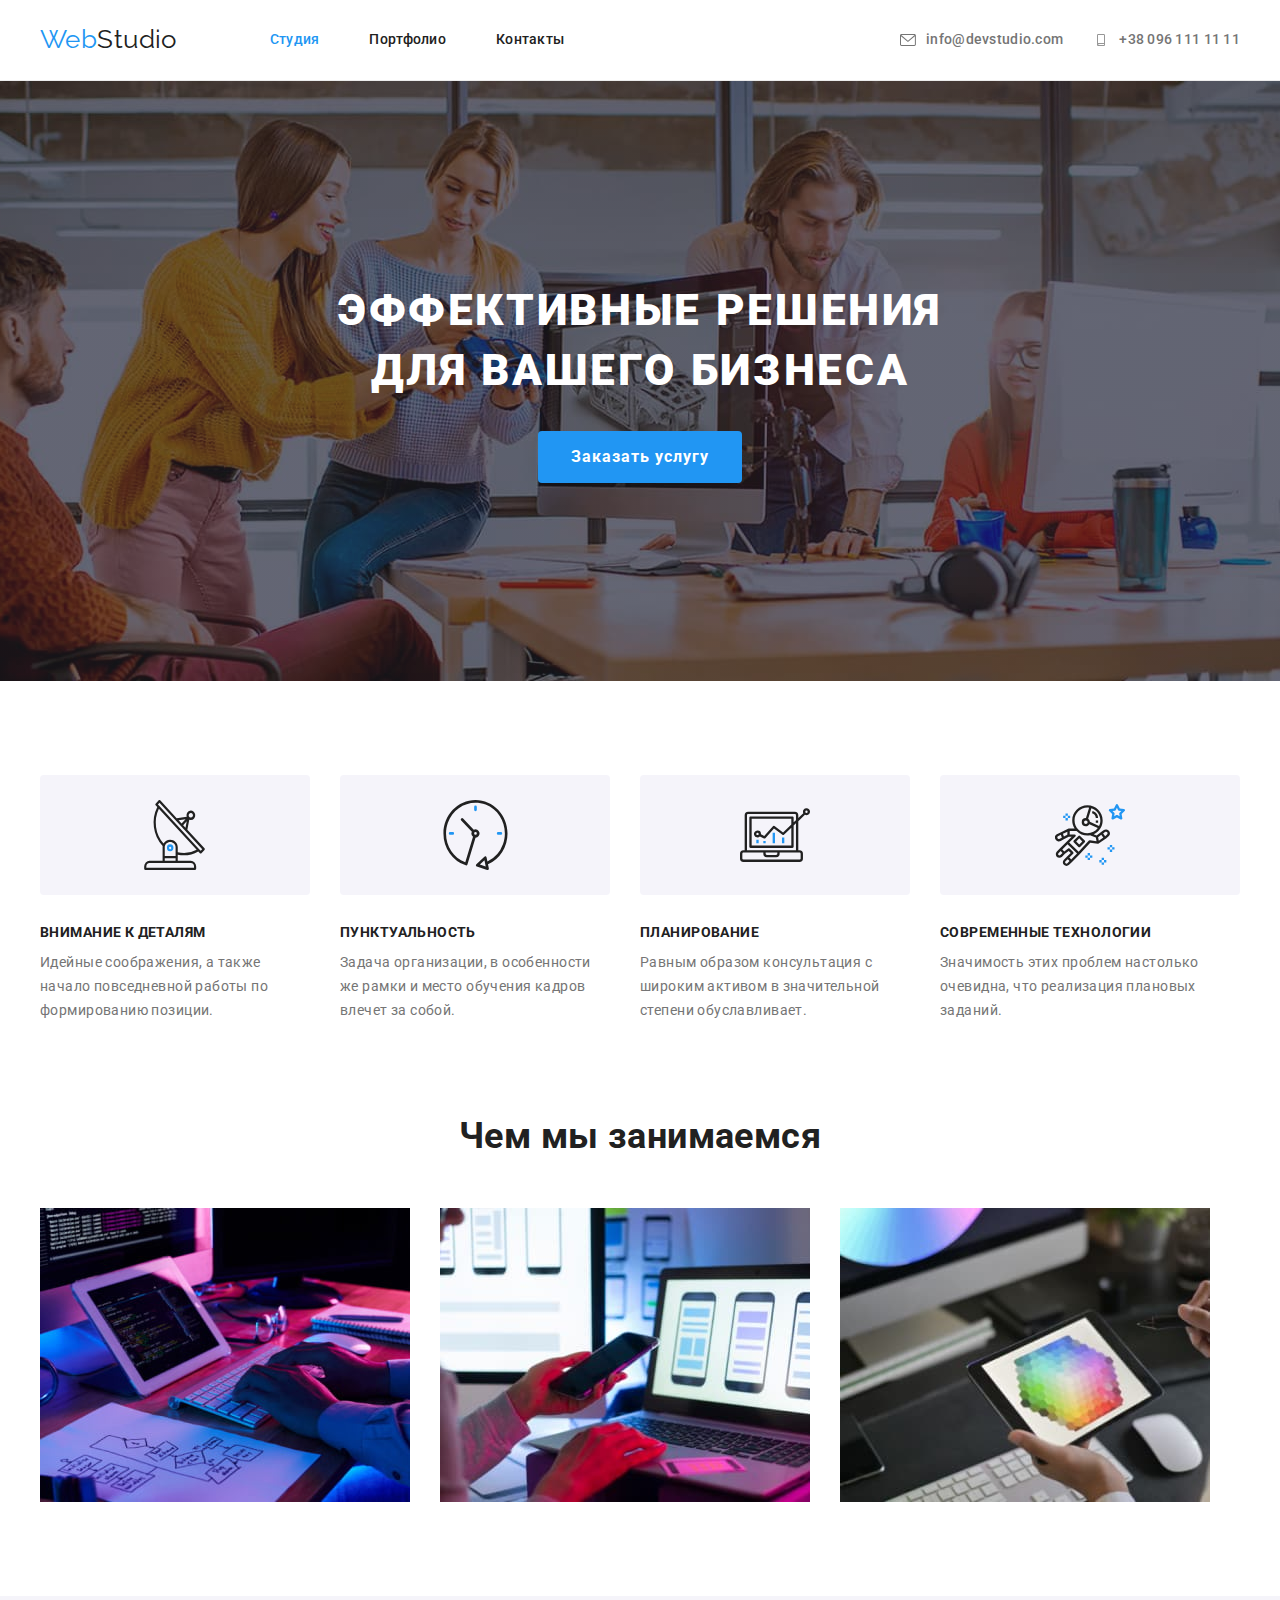
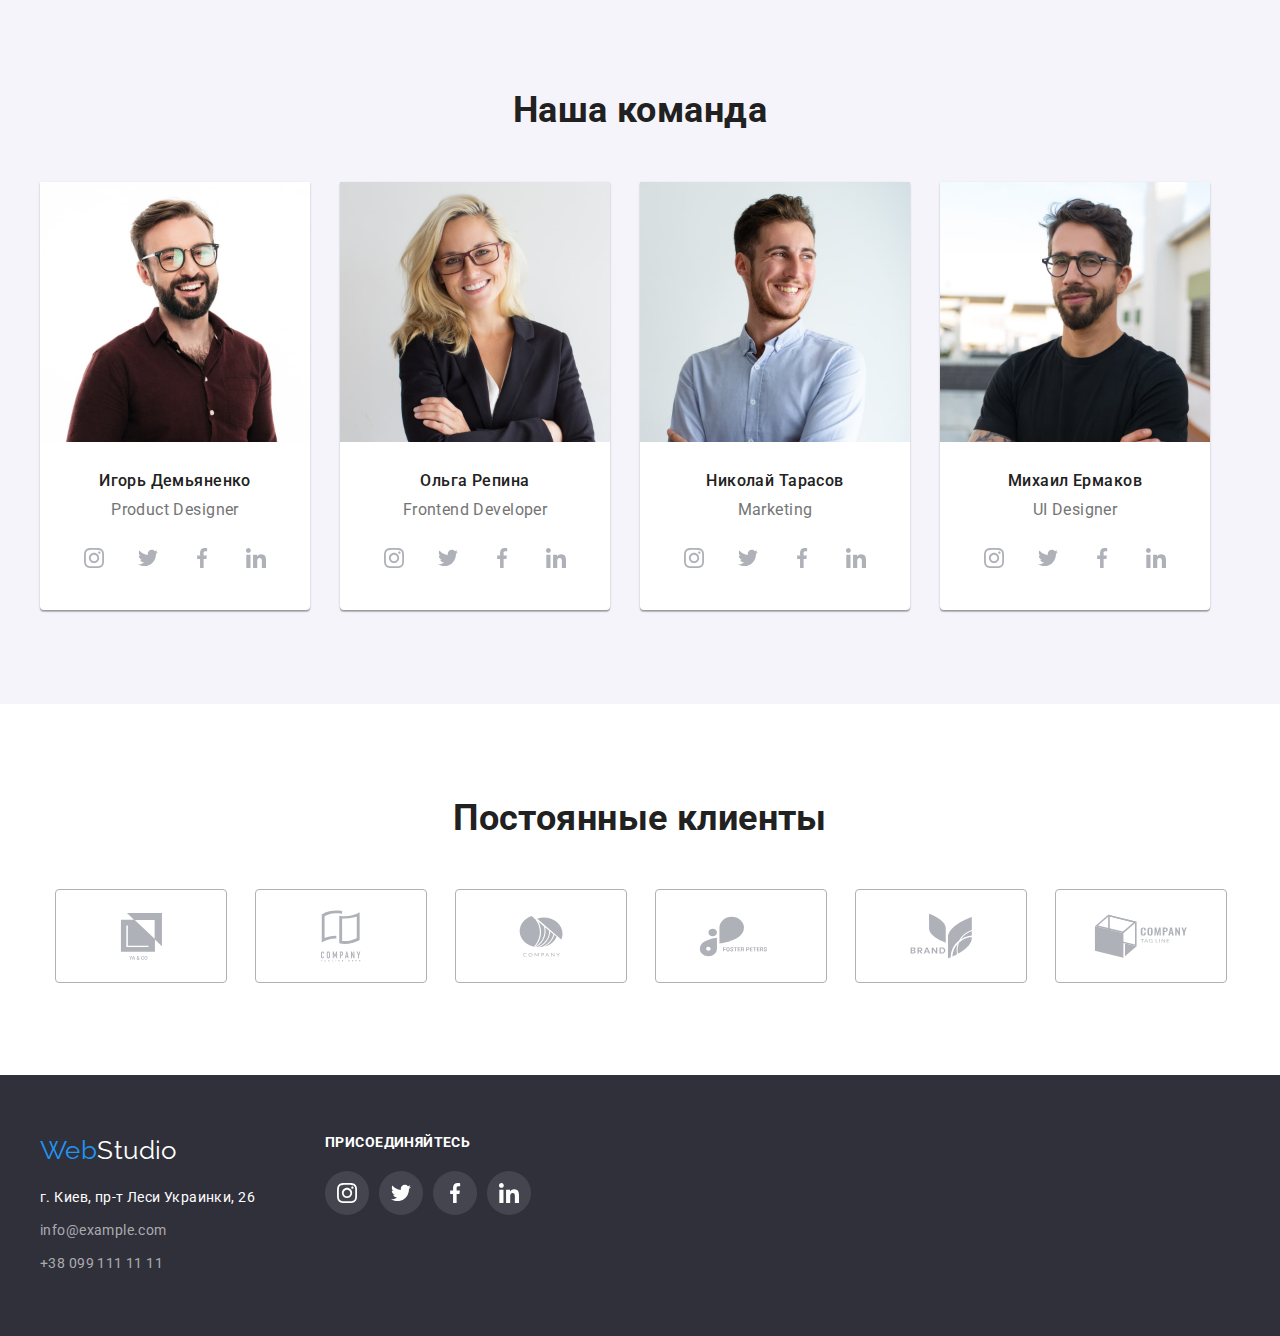
==== index.html @ ab0e7a18 "add icons" ====
<!DOCTYPE html>
<html lang="ru">
<head>
    <meta charset="UTF-8">
    <meta http-equiv="X-UA-Compatible" content="IE=edge">
    <meta name="viewport" content="width=device-width, initial-scale=1.0">
    <link rel="preconnect" href="https://fonts.googleapis.com">
    <link rel="preconnect" href="https://fonts.gstatic.com" crossorigin>
    <link href="https://fonts.googleapis.com/css2?family=Raleway:wght@700&family=Roboto:wght@400;500;700;900&display=swap"
        rel="stylesheet">
    <title>Студия</title>
    <link rel="stylesheet" href="https://cdnjs.cloudflare.com/ajax/libs/modern-normalize/1.1.0/modern-normalize.min.css">
    <link rel="stylesheet" href="./css/styles.css">
</head>
<body>
    <!-- Шапка сайта -->
    <header class="header">
        <div class="container">
            <nav class="header-nav">
                <a href="/" class="header-logo link">
                    Web<span class="name">Studio</span>
                </a>
            
                <ul class="header-list list">
                    <li class="header-item"><a href="" class="header-link link current">Студия</a></li>
                    <li class="header-item"><a href="./portfolio.html" class="header-link link">Портфолио</a></li>
                    <li class="header-item"><a href="" class="header-link link">Контакты</a></li>
                </ul>
            </nav>
            <ul class="contacts-list list">
                <li class="contacts-item">
                    <a class="contacts-link link" href="mailto:info@devstudio.com">
                        <svg class="contacts-link-icon" width="16" height="12">
                            <use href="./images/icons.svg#icon-mail"></use>
                        </svg>info@devstudio.com
                    </a>
                </li>
                <li class="contacts-item">
                    <a class="contacts-link link" href="tel:+380961111111">
                        <svg class="contacts-link-icon" width="16" height="12">
                            <use href="./images/icons.svg#icon-smartphone"></use>
                        </svg>+38 096 111 11 11
                    </a>
                </li>
            </ul>
        </div>
    </header>

    <main>
            <!-- Герой -->
                <div class="overlay">
                    <section class="hero">
                        <div class="container">
                            <h1 class="hero-title">Эффективные решения для вашего бизнеса</h1>
                            <button type="button" class="hero-btn pointer">Заказать услугу</button>
                        </div>
                    </section>
                </div>
            
            <!-- Преимущества -->
            <section class="features section">
                <div class="container">
                    <h2 class="features-title" hidden>Преимущества</h2>
                    
                    <ul class="features-list list">
                        <li class="features-item icon-antenna">
                            <h3 class="features-subtitle">Внимание к деталям</h3>
                            <p class="features-text">
                                Идейные соображения, а также начало повседневной работы по формированию позиции.
                            </p>
                        </li>
                        <li class="features-item icon-clock">
                            <h3 class="features-subtitle">Пунктуальность</h3>
                            <p class="features-text">
                                Задача организации, в особенности же рамки и место обучения кадров влечет за собой.
                            </p>
                        </li>
                        <li class="features-item icon-diagram">
                            <h3 class="features-subtitle">Планирование</h3>
                            <p class="features-text">
                                Равным образом консультация с широким активом в значительной степени обуславливает.
                            </p>
                        </li>
                        <li class="features-item icon-astronaut">
                            <h3 class="features-subtitle">Современные технологии</h3>
                            <p class="features-text">
                                Значимость этих проблем настолько очевидна, что реализация плановых заданий.
                            </p>
                        </li>
                    </ul>
                </div>
            </section>
            
            <!-- Чем мы занимаемся -->
            <section class="work section">
                <div class="container">
                    <h2 class="work-title">Чем мы занимаемся</h2>
                    
                    <ul class="work-list list">
                        <li class="work-item">
                            <img src="./images/img-1.jpg" alt="Человек печатает на клавиатуре" width="370" height="294">
                        </li>
                        <li class="work-item">
                            <img src="./images/img-2.jpg" alt="Телефон в руке возле ноутбука" width="370" height="294">
                        </li>
                        <li class="work-item">
                            <img src="./images/img-3.jpg" alt="Человек держит планшет" width="370" height="294">
                        </li>
                    </ul>
                </div>
            </section>
            
            <!-- Наша команда -->
            <section class="team section">
                <div class="container">
                    <h2 class="team-title">Наша команда</h2>
                    <ul class="team-list list">
                        <li class="team-item">
                            <img src="./images/worker-1.jpg" alt="Человек стоит улыбаеться" width="270" height="260">
                            <div class="name-master">
                                <h3 class="team-subtitle">Игорь Демьяненко</h3>
                                <p class="team-text">Product Designer</p>
                                <ul class="master-soc-list list">
                                    <li class="master-soc-item">
                                        <a href="" class="master-soc-link link">
                                            <svg class="master-soc-icon" width="20" height="20">
                                                <use href="./images/icons.svg#icon-instagram"></use>
                                            </svg>
                                        </a>
                                    </li>
                                    <li class="master-soc-item">
                                        <a href="" class="master-soc-link link">
                                            <svg class="master-soc-icon" width="20" height="20">
                                                <use href="./images/icons.svg#icon-twitter"></use>
                                            </svg>
                                        </a>
                                    </li>
                                    <li class="master-soc-item">
                                        <a href="" class="master-soc-link link">
                                            <svg class="master-soc-icon" width="20" height="30">
                                                <use href="./images/icons.svg#icon-facebook"></use>
                                            </svg>
                                        </a>
                                    </li>
                                    <li class="master-soc-item">
                                        <a href="" class="master-soc-link link">
                                            <svg class="master-soc-icon" width="20" height="20">
                                                <use href="./images/icons.svg#icon-linkedin"></use>
                                            </svg>
                                        </a>
                                    </li>
                                </ul>
                            </div>
                        </li>
                        <li class="team-item">
                            <img src="./images/worker-2.jpg" alt="Человек стоит улыбаеться" width="270" height="260">
                            <div class="name-master">
                                <h3 class="team-subtitle">Ольга Репина</h3>
                                <p class="team-text">Frontend Developer</p>
                                <ul class="master-soc-list list">
                                    <li class="master-soc-item">
                                        <a href="" class="master-soc-link link">
                                            <svg class="master-soc-icon" width="20" height="20">
                                                <use href="./images/icons.svg#icon-instagram"></use>
                                            </svg>
                                        </a>
                                    </li>
                                    <li class="master-soc-item">
                                        <a href="" class="master-soc-link link">
                                            <svg class="master-soc-icon" width="20" height="20">
                                                <use href="./images/icons.svg#icon-twitter"></use>
                                            </svg>
                                        </a>
                                    </li>
                                    <li class="master-soc-item">
                                        <a href="" class="master-soc-link link">
                                            <svg class="master-soc-icon" width="20" height="30">
                                                <use href="./images/icons.svg#icon-facebook"></use>
                                            </svg>
                                        </a>
                                    </li>
                                    <li class="master-soc-item">
                                        <a href="" class="master-soc-link link">
                                            <svg class="master-soc-icon" width="20" height="20">
                                                <use href="./images/icons.svg#icon-linkedin"></use>
                                            </svg>
                                        </a>
                                    </li>
                                </ul>
                            </div>
                        </li>
                        <li class="team-item">
                            <img src="./images/worker-3.jpg" alt="Человек стоит улыбаеться" width="270" height="260">
                            <div class="name-master">
                                <h3 class="team-subtitle">Николай Тарасов</h3>
                                <p class="team-text">Marketing</p>
                                <ul class="master-soc-list list">
                                    <li class="master-soc-item">
                                        <a href="" class="master-soc-link link">
                                            <svg class="master-soc-icon" width="20" height="20">
                                                <use href="./images/icons.svg#icon-instagram"></use>
                                            </svg>
                                        </a>
                                    </li>
                                    <li class="master-soc-item">
                                        <a href="" class="master-soc-link link">
                                            <svg class="master-soc-icon" width="20" height="20">
                                                <use href="./images/icons.svg#icon-twitter"></use>
                                            </svg>
                                        </a>
                                    </li>
                                    <li class="master-soc-item">
                                        <a href="" class="master-soc-link link">
                                            <svg class="master-soc-icon" width="20" height="30">
                                                <use href="./images/icons.svg#icon-facebook"></use>
                                            </svg>
                                        </a>
                                    </li>
                                    <li class="master-soc-item">
                                        <a href="" class="master-soc-link link">
                                            <svg class="master-soc-icon" width="20" height="20">
                                                <use href="./images/icons.svg#icon-linkedin"></use>
                                            </svg>
                                        </a>
                                    </li>
                                </ul>
                            </div>
                        </li>
                        <li class="team-item">
                            <img src="./images/worker-4.jpg" alt="Человек стоит улыбаеться" width="270" height="260">
                            <div class="name-master">
                                <h3 class="team-subtitle">Михаил Ермаков</h3>
                                <p class="team-text">UI Designer</p>
                                <ul class="master-soc-list list">
                                    <li class="master-soc-item">
                                        <a href="" class="master-soc-link link">
                                            <svg class="master-soc-icon" width="20" height="20">
                                                <use href="./images/icons.svg#icon-instagram"></use>
                                            </svg>
                                        </a>
                                    </li>
                                    <li class="master-soc-item">
                                        <a href="" class="master-soc-link link">
                                            <svg class="master-soc-icon" width="20" height="20">
                                                <use href="./images/icons.svg#icon-twitter"></use>
                                            </svg>
                                        </a>
                                    </li>
                                    <li class="master-soc-item">
                                        <a href="" class="master-soc-link link">
                                            <svg class="master-soc-icon" width="20" height="30">
                                                <use href="./images/icons.svg#icon-facebook"></use>
                                            </svg>
                                        </a>
                                    </li>
                                    <li class="master-soc-item">
                                        <a href="" class="master-soc-link link">
                                            <svg class="master-soc-icon" width="20" height="20">
                                                <use href="./images/icons.svg#icon-linkedin"></use>
                                            </svg>
                                        </a>
                                    </li>
                                </ul>
                            </div>
                        </li>
                    </ul>
                </div>
            </section>

            <!-- Клиенты -->
            <section class="clients section">
                <div class="container">
                    <h2 class="clients-title">Постоянные клиенты</h2>
                    <ul class="clients-list list">
                        <li class="clients-item">
                            <a href="" class="clients-link link">
                                <svg class="clients-icon" width="61" height="47">
                                    <use href="./images/icons.svg#icon-group-1"></use>
                                </svg>
                            </a>
                        </li>
                        <li class="clients-item">
                            <a href="" class="clients-link link">
                                <svg class="clients-icon" width="40" height="52">
                                    <use href="./images/icons.svg#icon-group-2"></use>
                                </svg>
                            </a>
                        </li>
                        <li class="clients-item">
                            <a href="" class="clients-link link">
                                <svg class="clients-icon" width="44" height="42">
                                    <use href="./images/icons.svg#icon-group-3"></use>
                                </svg>
                            </a>
                        </li>
                        <li class="clients-item">
                            <a href="" class="clients-link link">
                                <svg class="clients-icon" width="85" height="41">
                                    <use href="./images/icons.svg#icon-group-4"></use>
                                </svg>
                            </a>
                        </li>
                        <li class="clients-item">
                            <a href="" class="clients-link link">
                                <svg class="clients-icon" width="63" height="46">
                                    <use href="./images/icons.svg#icon-group-5"></use>
                                </svg>
                            </a>
                        </li>
                        <li class="clients-item">
                            <a href="" class="clients-link link">
                                <svg class="clients-icon" width="94" height="44">
                                    <use href="./images/icons.svg#icon-group-6"></use>
                                </svg>
                            </a>
                        </li>
                    </ul>
                </div>
            </section>
    </main>

    <!-- Футер -->
    <footer class="footer">
        <div class="footer-wrap">
            <div class="container">
                <div class="footer-address">
                    <a href="/" class="footer-logo link">Web<span class="footer-name">Studio</span></a>
                    <address>
                        <ul class="footer-list list">
                            <li class="footer-item"><a href="https://goo.gl/maps/oKhuYNeMxFexnYmu5" target="_blank"
                                    rel="noopener nofollow noreferrer" class="footer-location link">г. Киев, пр-т Леси Украинки,
                                    26</a></li>
                            <li class="footer-item"><a href="mailto:info@example.com" class="footer-link link">info@example.com</a>
                            </li>
                            <li class="footer-item"><a href="tel:+380991111111" class="footer-link link">+38 099 111 11 11</a></li>
                        </ul>
                    </address>
                </div>
                <div class="footer-soc">
                    <h2 class="footer-soc-title">Присоединяйтесь</h2>
            
                    <ul class="footer-soc-list list">
                        <li class="footer-soc-item">
                            <a href="" class="footer-soc-link link">
                                <svg class="footer-soc-icon" width="20" height="20">
                                    <use href="./images/icons.svg#icon-instagram"></use>
                                </svg>
                            </a>
                        </li>
                        <li class="footer-soc-item">
                            <a href="" class="footer-soc-link link">
                                <svg class="footer-soc-icon" width="20" height="20">
                                    <use href="./images/icons.svg#icon-twitter"></use>
                                </svg>
                            </a>
                        </li>
                        <li class="footer-soc-item">
                            <a href="" class="footer-soc-link link">
                                <svg class="footer-soc-icon" width="20" height="30">
                                    <use href="./images/icons.svg#icon-facebook"></use>
                                </svg>
                            </a>
                        </li>
                        <li class="footer-soc-item">
                            <a href="" class="footer-soc-link link">
                                <svg class="footer-soc-icon" width="20" height="20">
                                    <use href="./images/icons.svg#icon-linkedin"></use>
                                </svg>
                            </a>
                        </li>
                    </ul>
                </div>
            </div>
        </div>
    </footer>
</body>
</html>
---- css/styles.css ----
*, 
*::before, 
*::after {
    box-sizing: inherit;
}

:root {
    --primary-text-color: #212121;
    --title-text-color: #757575;
    --accent-color: #2196F3;
    --white-color: #FFFFFF;
    --primary-bg-color: #FFFFFF;
    --secondary-bg-color: #2F303A;
    --tertiary-bg-color: #F5F4FA;
    --footer-contact-color: rgba(255, 255, 255, 0.6);
    --line-under-header: #ECECEC;
    --border-portfolio: #EEEEEE;
    --icon-color: #AFB1B8;
    --footer-icon-color: rgba(255, 255, 255, 0.1);
}

/* цвет основного текста #212121 */
/* цвет вторичного текста #757575 */
/* цвет белый #FFFFFF */
/* цвет акцент #2196F3 */
/* вторичный цвет фона 1 #2F303A */
/* вторичный цвет фона 2 #F5F4FA */
/* основной цвет фона #FFFFFF */
/* цвет контактов футера rgba(255, 255, 255, 0.6) */
/* цвет иконок #AFB1B8 */
/* цвет иконок футера */


/* ------------СТИЛИ ДЛЯ index.html------------ */


p, h1, h2, h3, h4, h5, h6 {
    margin: 0;
}

ul, ol {
    margin: 0;
    padding-left: 0;
}

body {
    font-family: Roboto, sans-serif;
    color: var(--primary-text-color);
    background-color: var(--primary-bg-color);
    font-size: 14px;
    letter-spacing: 0.03em;
}

.container {
    width: 1200px;
    margin: 0 auto;
    padding-left: 15px;
    padding-right: 15px;
}

.section {
    padding-top: 94px;
    padding-bottom: 94px;
}

img {
    display: block;
    max-width: 100%;
    height: auto;
}

.list {
    list-style: none;
}

.link {
    text-decoration: none;
}

.pointer {
    cursor: pointer;
}


/* -----------------СТУДИЯ----------------- */


/* -----------------HEADER------------------ */

.header {
    background-color: var(--primary-bg-color);
    border-bottom: 1px solid var(--line-under-header);
}

.header .container {
    display: flex;
    align-items: center;
}

.header-nav {
    display: flex;
}

.header-logo {
    margin-right: 93px;
    padding: 24px 0;
}

.header-list {
    display: flex;
    align-items: center;
}

.header-item:not(:last-child) {
    margin-right: 50px;
}

.header-logo,
.footer-logo {
    font-family: 'Raleway';
        font-size: 26px;
        line-height: 1.2;
        color: var(--accent-color)
}

.contacts-list {
    display: flex;
    margin-left: auto;
}

.contacts-item:not(:last-child) {
    margin-right: 30px;
}

.name {
    color: var(--primary-text-color)
}

.footer-name {
    color: var(--white-color)
}

.header-link {
        font-weight: 500;
        line-height: 1.14;
        letter-spacing: 0.02em;
        color: var(--primary-text-color);
        padding: 32px 0;
}

.current {
    color: var(--accent-color)
}

.contacts-link {
        font-weight: 500;
        line-height: 1.14;
        letter-spacing: 0.02em;
        color: var(--title-text-color);
        display: flex;
        align-items: center;
        justify-content: center;
        padding: 32px 0;
}

.contacts-link-icon {
    fill: var(--title-text-color);
    margin-right: 10px;
}

.contacts-link:hover .contacts-link-icon,
.contacts-link:focus .contacts-link-icon {
    fill: var(--accent-color);
}

.contacts-link:hover,
.contacts-link:focus,
.header-link:hover,
.header-link:focus,
.name:hover,
.name:focus,
.footer-name:hover,
.footer-name:focus,
.footer-location:hover,
.footer-location:focus,
.footer-link:hover,
.footer-link:focus {
    color: var(--accent-color);
}

/* -------------------HERO------------------ */

.hero {
    padding-top: 200px;
    padding-bottom: 200px;
    text-align: center;
}

.hero-title {
        font-weight: 900;
        font-size: 44px;
        line-height: 1.36;
        letter-spacing: 0.06em;
        text-transform: uppercase;
        color: var(--white-color);
        max-width: 696px;
        margin: 0 auto;
        margin-bottom: 30px;
}

.hero-btn {
    font-family: inherit;
        font-size: 16px;
        font-weight: 700;
        line-height: 1.88;
        display: inline-block;
        letter-spacing: 0.06em;
        color: var(--white-color);
        background-color: var(--accent-color);
        border-radius: 4px;
        padding: 10px 32px;
        border: 1px solid transparent;
}

.overlay {
    background-color: var(--secondary-bg-color);
    max-width: 1600px;
    height: 600px;
    margin-left: auto;
    margin-right: auto;
    background-image: linear-gradient( 
        rgba(47, 48, 58, 0.4), 
        rgba(47, 48, 58, 0.4 )), 
        url(../images/hero.jpg);
    background-repeat: no-repeat;
    background-position: center;
    background-size: cover; 
}

/* ---------------FEATURES---------------- */

.features {
    background-color: var(--primary-bg-color);
}

.features-subtitle {
        line-height: 1.14;
        font-size: 14px;
        text-transform: uppercase;
        color: var(--primary-text-color);
        margin-top: 30px;
        margin-bottom: 10px;
}

.features-text {
        line-height: 1.7;
        color: var(--title-text-color)
}

.features-list {
    display: flex;
}

.features-item:not(:last-child) {
    margin-right: 30px;
    max-width: 270px;
}

.features-item::before {
    display: block;
    content: '';
    height: 120px;
    background-size: contain;
    background-repeat: no-repeat;
    background-position: center;
    background-color: var(--tertiary-bg-color);
    border-radius: 4px;
}

.icon-antenna::before {
    background-image: url(../images/antenna.svg);
    background-size: 65.32px 70px;
}

.icon-clock::before {
    background-image: url(../images/clock.svg);
    background-size: 66.96px 70px;
}

.icon-diagram::before {
    background-image: url(../images/diagram.svg);
    background-size: 70px 70px;
}

.icon-astronaut::before {
    background-image: url(../images/astronaut.svg);
    background-size: 70px 70px;
}

/* -------------------WORK------------------ */

.work {
    background-color: var(--primary-bg-color);
    padding-top: 0;
}

.work-title {
        font-size: 36px;
        line-height: 1.16;
        text-align: center;
        color: var(--primary-text-color);
        margin-bottom: 50px;
}

.work-list {
    display: flex;
}

.work-item:not(:last-child) {
    margin-right: 30px;
}

/* --------------------TEAM/MASTER------------------- */

.team {
    background-color: var(--tertiary-bg-color);
}

.team-title {
        font-size: 36px;
        line-height: 1.16;
        text-align: center;
        color: var(--primary-text-color);
        margin-bottom: 50px;
}

.team-list {
    display: flex;
}

.team-item:not(:last-child) {
    margin-right: 30px;
}

.team-item {
    background-color: var(--primary-bg-color);
    box-shadow: 0px 1px 3px rgba(0, 0, 0, 0.12),
        0px 1px 1px rgba(0, 0, 0, 0.14),
        0px 2px 1px rgba(0, 0, 0, 0.2);
        border-radius: 0px 0px 4px 4px;
}

.team-subtitle {
        font-weight: 500;
        font-size: 16px;
        line-height: 1.18;
        text-align: center;
        color: var(--primary-text-color);
        background-color: var(--primary-bg-color);
        margin-bottom: 10px;
}

.team-text {
        font-size: 16px;
        line-height: 1.18;
        text-align: center;
        color: var(--title-text-color);
        background-color: var(--primary-bg-color);
        margin-bottom: 16px;
}

.name-master {
    padding-top: 30px;
    padding-bottom: 30px;
}

.master-soc-list {
    display: flex;
    justify-content: center;
}

.master-soc-item {
    width: 44px;
    height: 44px;
    margin-right: 10px;
}

.master-soc-item:last-child {
    margin-right: 0;
}

.master-soc-link {
    width: 100%;
    height: 100%;
    background-color: var(--primary-bg-color);
    border-radius: 50%;
    display: flex;
    align-items: center;
    justify-content: center;
}

.master-soc-icon {
    fill: var(--icon-color);
}

.master-soc-link:hover, 
.master-soc-link:focus {
    background-color: var(--accent-color);
}

.master-soc-link:hover .master-soc-icon,
.master-soc-link:focus .master-soc-icon {
    fill: var(--white-color);
}

/* -----------------CLIENTS-------------- */

.clients {
    background-color: var(--primary-bg-color);
}

.clients-title {
    font-size: 36px;
    line-height: 1.16;
    text-align: center;
    color: var(--primary-text-color);
    margin-bottom: 50px;
}

.clients-list {
    display: flex;
    justify-content: center;
}

.clients-item {
    width: 170px;
    height: 92px;
    margin-right: 30px;
}

.clients-item:last-child {
    margin-right: 0;
}

.clients-link {
    width: 100%;
    height: 100%;
    background-color: var(--primary-bg-color);
    display: flex;
    align-items: center;
    justify-content: center;
    border: 1px solid var(--icon-color);
    border-radius: 4px;
}

.clients-icon {
    fill: var(--icon-color);
}

.clients-link:hover .clients-icon,
.clients-link:focus .clients-icon {
    fill: var(--accent-color);
}

.clients-link:hover, 
.clients-link:focus {
    border-color: var(--accent-color);
}

/* -----------------FOOTER--------------- */

.footer {
    background-color: var(--secondary-bg-color);
    padding-top: 60px;
    padding-bottom: 60px;
}

.footer-logo {
    display: block;
    margin-bottom: 20px;
}

.footer-location {
        font-style: normal;
        line-height: 1.7;
        color: var(--white-color);
}

.footer-link {
        font-style: normal;
        line-height: 1.7;
        color: var(--footer-contact-color);
}

.footer-item:not(:last-child) {
    margin-bottom: 9px;
}

.footer-wrap .container {
    display: flex;
}

.footer-soc {
    padding-left: 70px;
}

.footer-soc-title {
    display: block;
    margin-bottom: 20px;
    line-height: 1.14;
        font-size: 14px;
        text-transform: uppercase;
        color: var(--white-color);
}

.footer-soc-list {
    display: flex;
    justify-content: center;
}

.footer-soc-item {
    width: 44px;
    height: 44px;
    margin-right: 10px;
}

.footer-soc-item:last-child {
    margin-right: 0;
}

.footer-soc-link {
    width: 100%;
    height: 100%;
    background-color: var(--footer-icon-color);
    border-radius: 50%;
    display: flex;
    align-items: center;
    justify-content: center;
}

.footer-soc-icon {
    fill: var(--white-color);
}

.footer-soc-link:hover,
.footer-soc-link:focus {
    background-color: var(--accent-color);
}

.footer-soc-link:hover .footer-soc-icon,
.footer-soc-link:focus .footer-soc-icon {
    fill: var(--white-color);
}


/* -----------------ПОРТФОЛИО--------------- */


.portfolio {
    background-color: var(--primary-bg-color);
}

.portfolio-btn {
    font-family: inherit;
        font-weight: 500;
        font-size: 16px;
        line-height: 1.6;
        text-align: center;
        background-color: var(--tertiary-bg-color);
        color: var(--primary-text-color);

        border-radius: 4px;
        padding: 6px 22px;
        border: 1px solid transparent;
        display: inline-block;
}

.btn-list {
    display: flex;
    margin-bottom: 50px;
    justify-content: center;
}

.btn-item:not(:last-child) {
    margin-right: 8px;
}

.portfolio-btn:hover,
.portfolio-btn:focus {
    color: var(--white-color);
    background-color: var(--accent-color);
    box-shadow: 0px 3px 1px rgba(0, 0, 0, 0.1), 0px 1px 2px rgba(0, 0, 0, 0.08), 0px 2px 2px rgba(0, 0, 0, 0.12);
}

.portfolio-subtitle {
        font-size: 18px;
        line-height: 2;
        letter-spacing: 0.06em;
        color: var(--primary-text-color);
        margin-bottom: 4px;
}

.portfolio-text {
        font-size: 16px;
        line-height: 1.88;
        color: var(--title-text-color)
}

.portfolio-list {
    display: flex;
    flex-wrap: wrap;
    margin-left: -30px;
    margin-bottom: -30px;
}

.portfolio-item {
    margin-left: 30px;
    margin-bottom: 30px;
}

.portfolio-item:hover, 
.portfolio-item:focus {
    box-shadow: 0px 1px 1px rgba(0, 0, 0, 0.12), 0px 4px 4px rgba(0, 0, 0, 0.06), 1px 4px 6px rgba(0, 0, 0, 0.16);
}

.name-portfolio {
    padding: 20px 24px;
        border-left: 1px solid var(--border-portfolio);
        border-right: 1px solid var(--border-portfolio);
        border-bottom: 1px solid var(--border-portfolio);
}
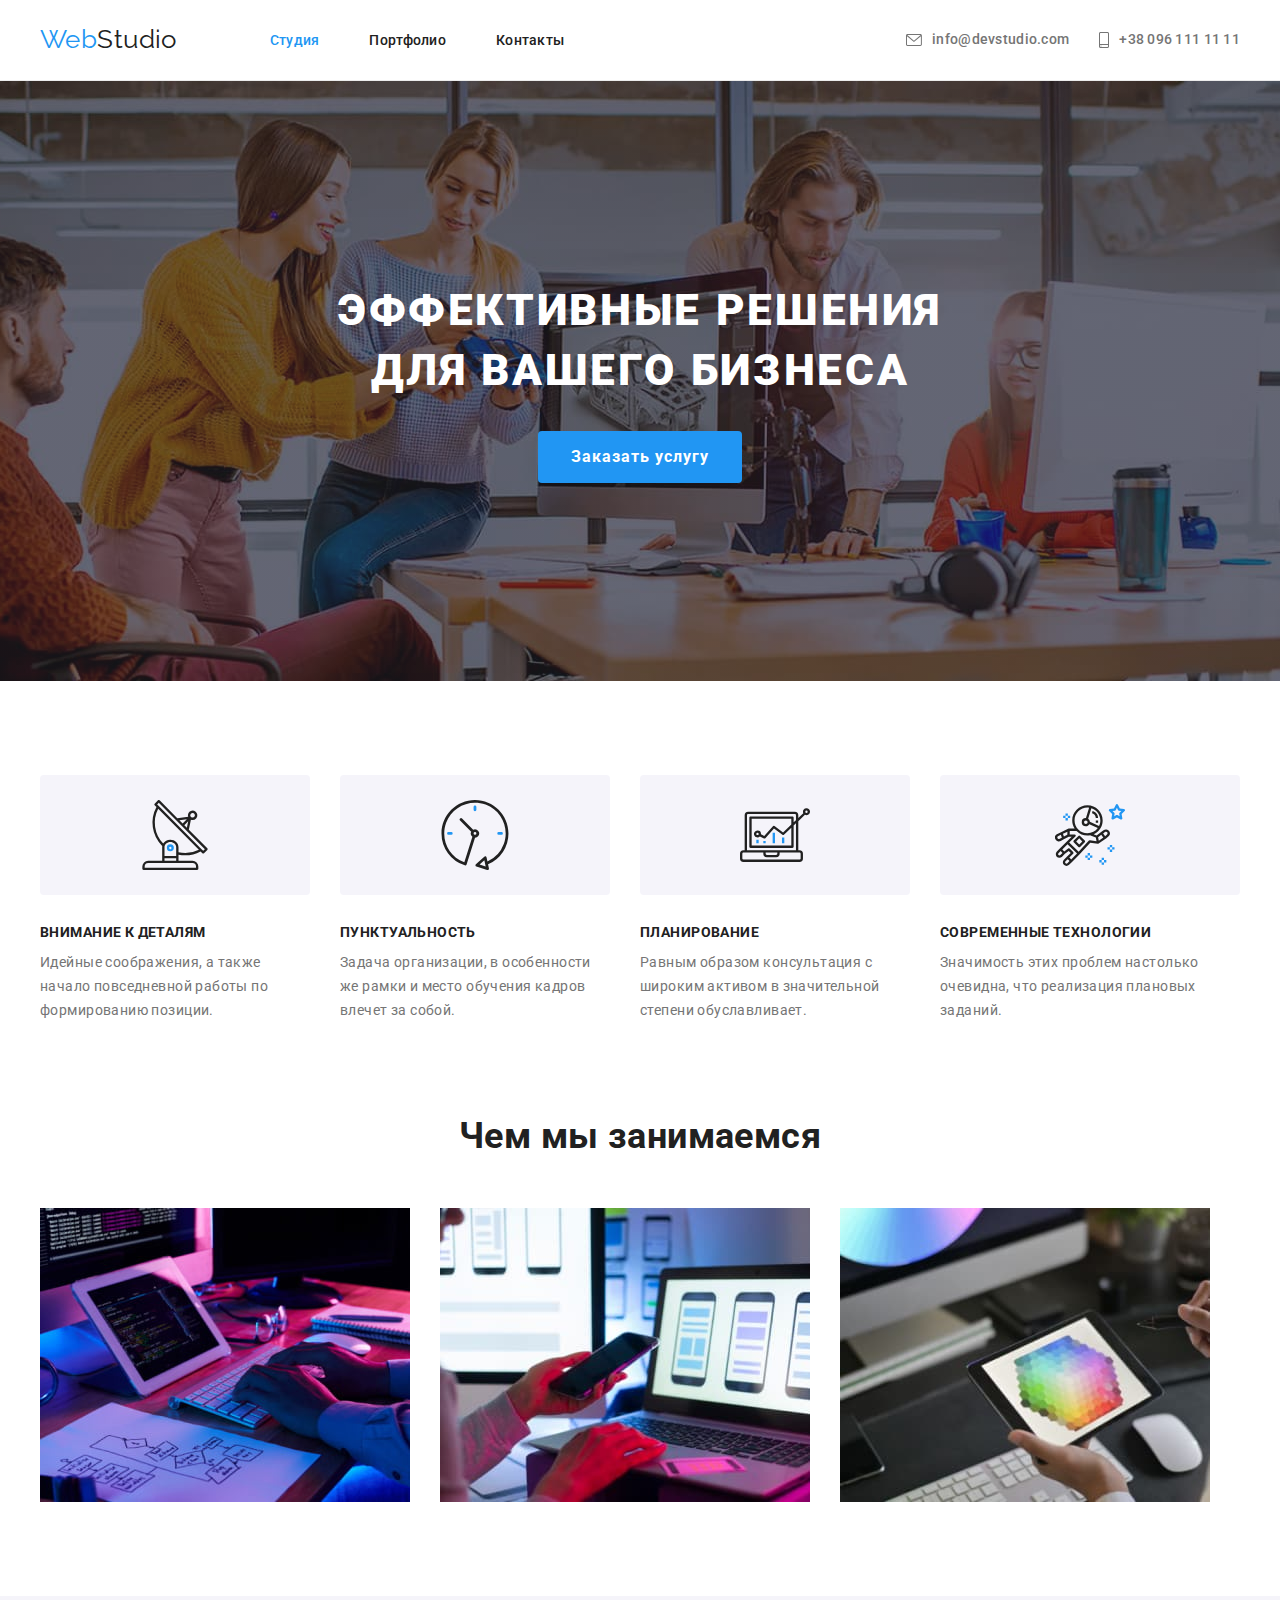
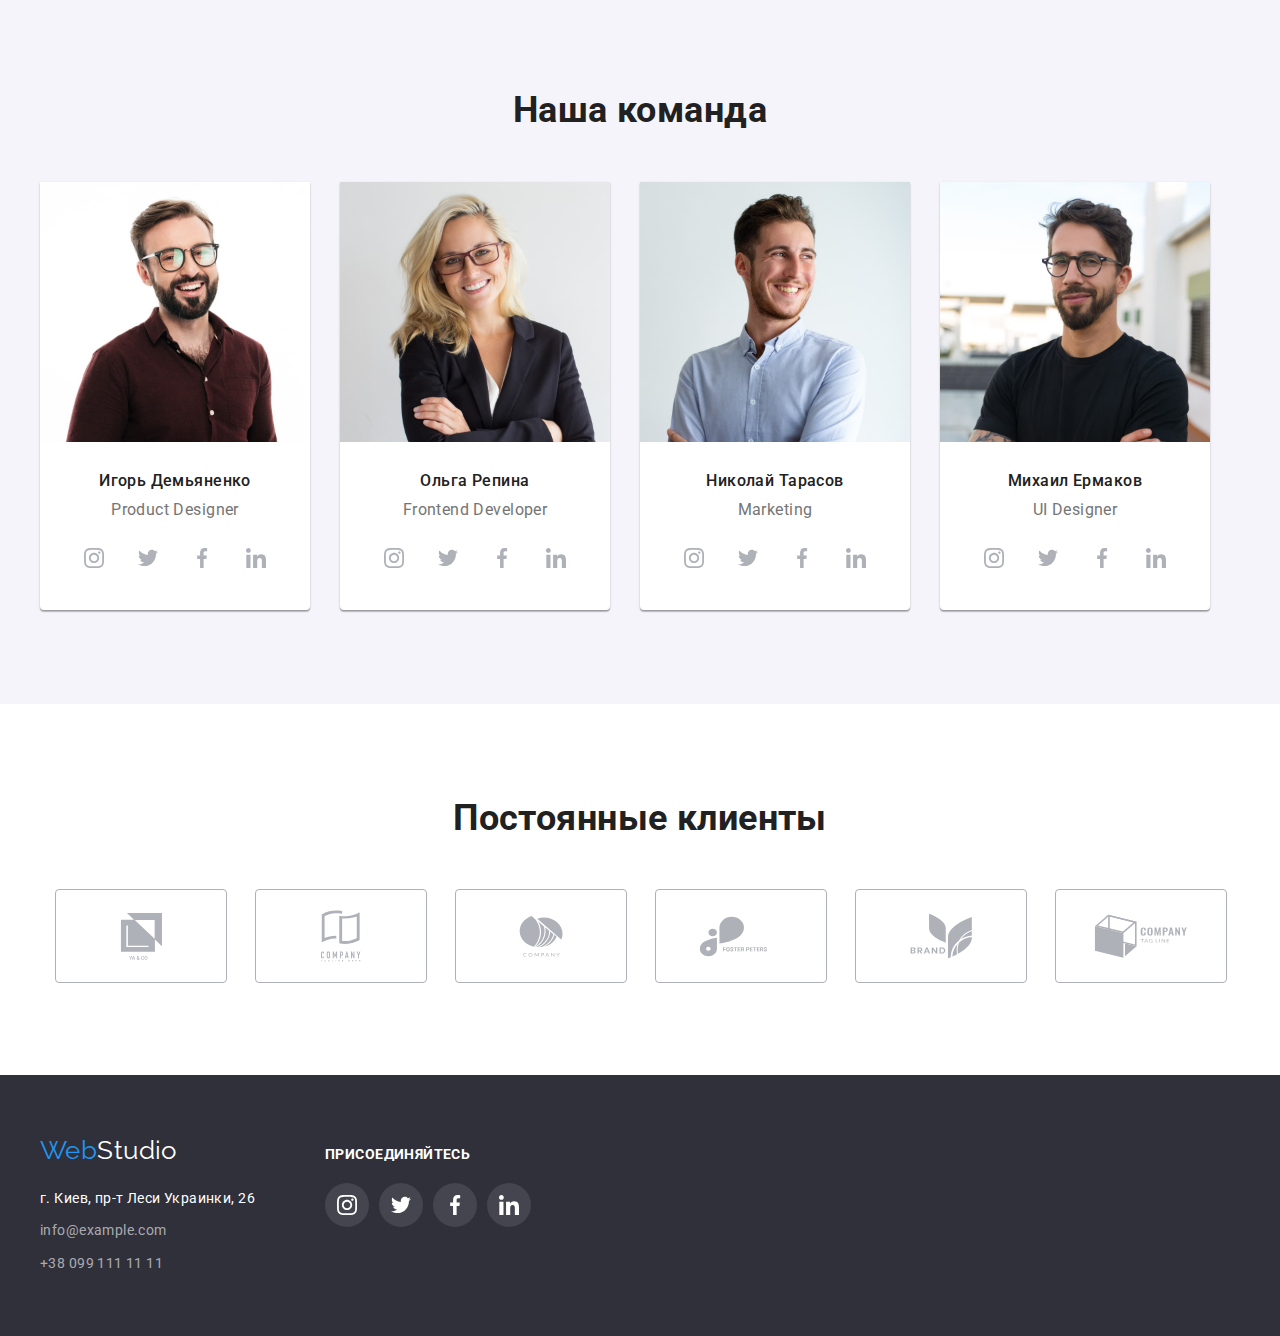
==== commit b3736f0a: "add changes for mentor" ====
--- a/index.html
+++ b/index.html
@@ -37,7 +37,7 @@
                 </li>
                 <li class="contacts-item">
                     <a class="contacts-link link" href="tel:+380961111111">
-                        <svg class="contacts-link-icon" width="16" height="12">
+                        <svg class="contacts-link-icon" width="10" height="16">
                             <use href="./images/icons.svg#icon-smartphone"></use>
                         </svg>+38 096 111 11 11
                     </a>
@@ -337,7 +337,7 @@
                     </address>
                 </div>
                 <div class="footer-soc">
-                    <h2 class="footer-soc-title">Присоединяйтесь</h2>
+                    <p class="footer-soc-title">Присоединяйтесь</p>
             
                     <ul class="footer-soc-list list">
                         <li class="footer-soc-item">
--- a/css/styles.css
+++ b/css/styles.css
@@ -279,12 +279,12 @@
 
 .icon-antenna::before {
     background-image: url(../images/antenna.svg);
-    background-size: 65.32px 70px;
+    background-size: 70px 70px;
 }
 
 .icon-clock::before {
     background-image: url(../images/clock.svg);
-    background-size: 66.96px 70px;
+    background-size: 70px 70px;
 }
 
 .icon-diagram::before {
@@ -498,6 +498,7 @@
 
 .footer-wrap .container {
     display: flex;
+    align-items: baseline;
 }
 
 .footer-soc {
@@ -507,10 +508,12 @@
 .footer-soc-title {
     display: block;
     margin-bottom: 20px;
+    font-weight: 700;
+    font-size: 14px;
     line-height: 1.14;
-        font-size: 14px;
-        text-transform: uppercase;
-        color: var(--white-color);
+    letter-spacing: 0.03em;
+    text-transform: uppercase;
+    color: var(--white-color);
 }
 
 .footer-soc-list {
@@ -618,8 +621,8 @@
     margin-bottom: 30px;
 }
 
-.portfolio-item:hover, 
-.portfolio-item:focus {
+.portfolio-link:hover,
+.portfolio-link:focus {
     box-shadow: 0px 1px 1px rgba(0, 0, 0, 0.12), 0px 4px 4px rgba(0, 0, 0, 0.06), 1px 4px 6px rgba(0, 0, 0, 0.16);
 }
 
